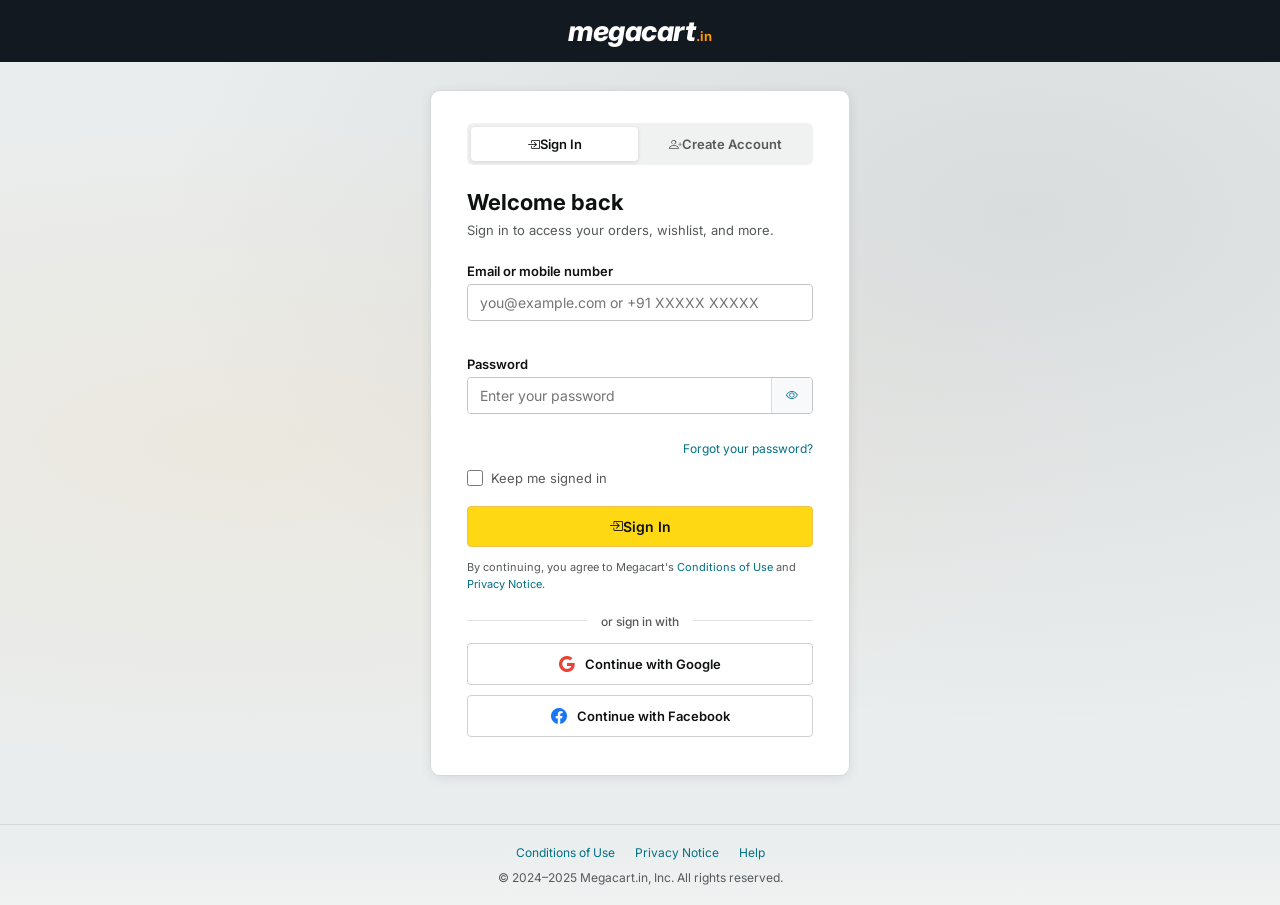
==== login.html @ c6b1d526 "Add files via upload" ====
<!DOCTYPE html>
<html lang="en">
<head>
  <meta charset="UTF-8" />
  <meta name="viewport" content="width=device-width, initial-scale=1.0" />
  <title>Sign In – Megacart</title>
  <meta name="description" content="Sign in to your Megacart account or create a new account to start shopping." />

  <link href="https://cdn.jsdelivr.net/npm/bootstrap-icons@1.11.3/font/bootstrap-icons.min.css" rel="stylesheet" />
  <link href="https://fonts.googleapis.com/css2?family=Inter:wght@300;400;500;600;700;800&display=swap" rel="stylesheet" />

  <style>
    /* ── CSS Reset & Base ───────────────────────────── */
    *, *::before, *::after { box-sizing: border-box; margin: 0; padding: 0; }
    html { scroll-behavior: smooth; }

    :root {
      --mc-dark:        #131921;
      --mc-dark2:       #232f3e;
      --mc-orange:      #ff9900;
      --mc-orange-h:    #f3a847;
      --mc-orange-dark: #e47911;
      --mc-white:       #ffffff;
      --mc-bg:          #eaeded;
      --mc-text:        #0f1111;
      --mc-muted:       #565959;
      --mc-border:      #ddd;
      --mc-red:         #cc0c39;
      --mc-green:       #007600;
      --mc-blue:        #007185;
      --mc-yellow:      #ffd814;
      --mc-radius:      8px;
      --mc-shadow:      0 2px 8px rgba(0,0,0,.12);
      --mc-shadow-lg:   0 8px 48px rgba(0,0,0,.22);
      --mc-transition:  all 0.22s ease;
    }

    body {
      font-family: 'Inter', 'Segoe UI', Arial, sans-serif;
      font-size: 14px;
      background: var(--mc-bg);
      color: var(--mc-text);
      min-height: 100vh;
      display: flex;
      flex-direction: column;
    }

    a { text-decoration: none; color: inherit; }
    button { cursor: pointer; font-family: inherit; }
    img { max-width: 100%; display: block; }
    input { font-family: inherit; }

    /* ── Header ─────────────────────────────────────── */
    .auth-header {
      background: var(--mc-dark);
      display: flex;
      align-items: center;
      justify-content: center;
      padding: 14px 20px;
      box-shadow: 0 2px 6px rgba(0,0,0,.4);
    }
    .header-logo {
      display: flex;
      align-items: flex-end;
      gap: 1px;
      text-decoration: none;
    }
    .logo-text {
      font-size: 28px;
      font-weight: 800;
      color: var(--mc-white);
      letter-spacing: -0.5px;
      font-style: italic;
    }
    .logo-dot {
      font-size: 13px;
      color: var(--mc-orange);
      font-weight: 700;
      margin-bottom: 4px;
    }

    /* ── Main Layout ─────────────────────────────────── */
    .auth-page-body {
      flex: 1;
      display: flex;
      align-items: flex-start;
      justify-content: center;
      padding: 28px 16px 48px;
      background:
        radial-gradient(ellipse at 20% 50%, rgba(255,153,0,0.06) 0%, transparent 60%),
        radial-gradient(ellipse at 80% 20%, rgba(19,25,33,0.08) 0%, transparent 60%),
        var(--mc-bg);
    }

    /* ── Auth Card ───────────────────────────────────── */
    .auth-card {
      background: var(--mc-white);
      border-radius: 10px;
      border: 1px solid #d5d9d9;
      padding: 32px 36px 28px;
      width: 100%;
      max-width: 420px;
      box-shadow: 0 2px 12px rgba(0,0,0,.08);
      animation: cardIn 0.35s cubic-bezier(.4,0,.2,1) both;
    }
    @keyframes cardIn {
      from { opacity: 0; transform: translateY(18px) scale(.97); }
      to   { opacity: 1; transform: translateY(0)   scale(1); }
    }

    /* ── Tab Navigation ──────────────────────────────── */
    .auth-tabs {
      display: flex;
      border-radius: 6px;
      background: #f0f2f2;
      padding: 4px;
      margin-bottom: 24px;
      gap: 4px;
    }
    .auth-tab {
      flex: 1;
      padding: 9px 10px;
      border: none;
      border-radius: 4px;
      background: transparent;
      font-size: 13px;
      font-weight: 600;
      color: var(--mc-muted);
      transition: var(--mc-transition);
      text-align: center;
    }
    .auth-tab.active {
      background: var(--mc-white);
      color: var(--mc-text);
      box-shadow: 0 1px 4px rgba(0,0,0,.12);
    }
    .auth-tab:hover:not(.active) { color: var(--mc-text); }

    /* ── Section Title ───────────────────────────────── */
    .auth-title {
      font-size: 22px;
      font-weight: 700;
      color: var(--mc-text);
      margin-bottom: 6px;
    }
    .auth-subtitle {
      font-size: 13px;
      color: var(--mc-muted);
      margin-bottom: 22px;
      line-height: 1.5;
    }

    /* ── Welcome Banner (shown when logged in) ────────── */
    .welcome-banner {
      display: none;
      flex-direction: column;
      align-items: center;
      text-align: center;
      gap: 14px;
      padding: 10px 0 24px;
      animation: cardIn 0.3s ease both;
    }
    .welcome-banner.visible { display: flex; }
    .welcome-avatar {
      width: 72px;
      height: 72px;
      border-radius: 50%;
      background: linear-gradient(135deg, var(--mc-dark2), var(--mc-orange));
      color: var(--mc-white);
      display: flex;
      align-items: center;
      justify-content: center;
      font-size: 32px;
      font-weight: 700;
      box-shadow: 0 4px 16px rgba(255,153,0,.3);
    }
    .welcome-name { font-size: 20px; font-weight: 700; }
    .welcome-email { font-size: 13px; color: var(--mc-muted); }
    .welcome-actions { display: flex; flex-direction: column; gap: 10px; width: 100%; margin-top: 8px; }

    /* ── View Panels ─────────────────────────────────── */
    .auth-view { display: none; }
    .auth-view.active { display: block; animation: fadeView 0.25s ease both; }
    @keyframes fadeView {
      from { opacity: 0; transform: translateX(8px); }
      to   { opacity: 1; transform: translateX(0); }
    }

    /* ── Form Fields ─────────────────────────────────── */
    .auth-field {
      display: flex;
      flex-direction: column;
      gap: 5px;
      margin-bottom: 14px;
    }
    .auth-field label {
      font-size: 13px;
      font-weight: 600;
      color: var(--mc-text);
    }
    .auth-input {
      padding: 9px 12px;
      border: 1px solid #c4c4c4;
      border-radius: 4px;
      font-size: 14px;
      color: var(--mc-text);
      background: var(--mc-white);
      width: 100%;
      transition: border-color 0.2s ease, box-shadow 0.2s ease;
    }
    .auth-input:focus {
      outline: none;
      border-color: #e77600;
      box-shadow: 0 0 0 3px rgba(231,118,0,.18);
    }
    .auth-input.error {
      border-color: var(--mc-red);
    }
    .auth-input.success {
      border-color: var(--mc-green);
    }

    /* Password field */
    .password-wrap {
      display: flex;
      align-items: stretch;
      border: 1px solid #c4c4c4;
      border-radius: 4px;
      overflow: hidden;
      transition: border-color 0.2s ease, box-shadow 0.2s ease;
    }
    .password-wrap:focus-within {
      border-color: #e77600;
      box-shadow: 0 0 0 3px rgba(231,118,0,.18);
    }
    .password-wrap.error { border-color: var(--mc-red); }
    .password-wrap .auth-input {
      border: none;
      flex: 1;
      border-radius: 0;
      box-shadow: none !important;
    }
    .toggle-pwd-btn {
      background: #f8f9fa;
      border: none;
      border-left: 1px solid #ddd;
      padding: 0 14px;
      font-size: 12px;
      font-weight: 700;
      color: var(--mc-blue);
      white-space: nowrap;
      transition: var(--mc-transition);
      flex-shrink: 0;
    }
    .toggle-pwd-btn:hover { background: #e8f4fd; }

    /* Password strength meter (for register) */
    .strength-bar {
      display: flex;
      gap: 3px;
      margin-top: 4px;
    }
    .strength-segment {
      height: 4px;
      flex: 1;
      border-radius: 2px;
      background: #e0e0e0;
      transition: background 0.3s ease;
    }
    .strength-label {
      font-size: 11px;
      font-weight: 600;
      margin-top: 2px;
      min-height: 14px;
    }
    .strength-label.weak   { color: var(--mc-red); }
    .strength-label.fair   { color: #ff8c00; }
    .strength-label.good   { color: #f0a500; }
    .strength-label.strong { color: var(--mc-green); }

    /* Inline errors */
    .field-error {
      font-size: 12px;
      color: var(--mc-red);
      min-height: 16px;
      display: flex;
      align-items: center;
      gap: 4px;
    }
    .field-error:not(:empty)::before { content: "⚠"; }

    /* ── Submit Button ────────────────────────────────── */
    .auth-submit-btn {
      width: 100%;
      padding: 11px;
      background: var(--mc-yellow);
      border: 1px solid #f0c14b;
      border-radius: 4px;
      font-size: 14px;
      font-weight: 600;
      color: var(--mc-text);
      margin-top: 6px;
      transition: var(--mc-transition);
      position: relative;
      overflow: hidden;
    }
    .auth-submit-btn:hover {
      background: #f0c14b;
      box-shadow: 0 2px 8px rgba(0,0,0,.14);
    }
    .auth-submit-btn:active { transform: scale(.98); }

    /* Loading state */
    .auth-submit-btn.loading {
      pointer-events: none;
      opacity: .8;
    }
    .auth-submit-btn .btn-spinner {
      display: none;
      width: 16px; height: 16px;
      border: 2px solid rgba(0,0,0,.3);
      border-top-color: var(--mc-text);
      border-radius: 50%;
      animation: spin 0.6s linear infinite;
      vertical-align: middle;
      margin-right: 6px;
    }
    .auth-submit-btn.loading .btn-spinner { display: inline-block; }
    @keyframes spin { to { transform: rotate(360deg); } }

    /* ── Terms ───────────────────────────────────────── */
    .auth-terms {
      font-size: 11px;
      color: var(--mc-muted);
      margin: 12px 0 16px;
      line-height: 1.6;
    }
    .auth-terms a { color: var(--mc-blue); }
    .auth-terms a:hover { text-decoration: underline; color: #c45500; }

    /* ── Divider ─────────────────────────────────────── */
    .auth-divider {
      text-align: center;
      position: relative;
      margin: 18px 0 14px;
    }
    .auth-divider::before {
      content: "";
      position: absolute;
      top: 50%;
      left: 0; right: 0;
      height: 1px;
      background: #e0e0e0;
    }
    .auth-divider span {
      background: var(--mc-white);
      padding: 0 14px;
      position: relative;
      font-size: 12px;
      color: var(--mc-muted);
      font-weight: 500;
    }

    /* ── Social Login Buttons ─────────────────────────── */
    .social-btn {
      width: 100%;
      padding: 10px;
      border: 1px solid #d0d0d0;
      border-radius: 4px;
      background: var(--mc-white);
      font-size: 13px;
      font-weight: 600;
      color: var(--mc-text);
      display: flex;
      align-items: center;
      justify-content: center;
      gap: 10px;
      margin-bottom: 10px;
      transition: var(--mc-transition);
    }
    .social-btn:hover { background: #f8f8f8; border-color: #aaa; box-shadow: 0 1px 4px rgba(0,0,0,.1); }
    .social-btn i { font-size: 16px; }
    .social-google i { color: #ea4335; }
    .social-facebook i { color: #1877f2; }

    /* ── Forgot Password ─────────────────────────────── */
    .forgot-link {
      display: block;
      text-align: right;
      font-size: 12px;
      color: var(--mc-blue);
      margin-bottom: 14px;
      margin-top: -8px;
    }
    .forgot-link:hover { text-decoration: underline; color: #c45500; }

    /* ── Logout Button ───────────────────────────────── */
    .btn-logout {
      width: 100%;
      padding: 10px;
      background: #f0f2f2;
      border: 1px solid #d5d9d9;
      border-radius: 4px;
      font-size: 14px;
      font-weight: 600;
      color: var(--mc-red);
      transition: var(--mc-transition);
    }
    .btn-logout:hover { background: #fff0f0; border-color: var(--mc-red); }

    /* ── "Go to Shop" button ─────────────────────────── */
    .btn-shop {
      width: 100%;
      padding: 10px;
      background: var(--mc-yellow);
      border: 1px solid #f0c14b;
      border-radius: 4px;
      font-size: 14px;
      font-weight: 600;
      color: var(--mc-text);
      transition: var(--mc-transition);
      display: flex;
      align-items: center;
      justify-content: center;
      gap: 8px;
    }
    .btn-shop:hover { background: #f0c14b; }

    /* ── Remember Me ─────────────────────────────────── */
    .remember-row {
      display: flex;
      align-items: center;
      gap: 8px;
      margin-bottom: 14px;
    }
    .remember-row input[type="checkbox"] {
      width: 16px; height: 16px;
      accent-color: var(--mc-orange);
      cursor: pointer;
    }
    .remember-row label {
      font-size: 13px;
      color: var(--mc-muted);
      cursor: pointer;
    }

    /* ── Footer Links ────────────────────────────────── */
    .auth-footer {
      background: linear-gradient(to bottom, transparent, #f0f2f2);
      border-top: 1px solid #d5d9d9;
      text-align: center;
      padding: 20px 16px;
      margin-top: auto;
    }
    .auth-footer-links {
      display: flex;
      justify-content: center;
      flex-wrap: wrap;
      gap: 6px 20px;
      margin-bottom: 10px;
    }
    .auth-footer-links a {
      font-size: 12px;
      color: var(--mc-blue);
      transition: var(--mc-transition);
    }
    .auth-footer-links a:hover { color: #c45500; text-decoration: underline; }
    .auth-footer-copy {
      font-size: 12px;
      color: var(--mc-muted);
    }

    /* ── Toast ───────────────────────────────────────── */
    .lp-toast {
      position: fixed;
      bottom: 24px;
      left: 50%;
      transform: translateX(-50%) translateY(60px);
      min-width: 280px;
      max-width: 90vw;
      background: #333;
      color: var(--mc-white);
      padding: 14px 22px;
      border-radius: 6px;
      font-size: 14px;
      font-weight: 500;
      z-index: 9999;
      opacity: 0;
      pointer-events: none;
      transition: opacity 0.35s ease, transform 0.35s ease;
      display: flex;
      align-items: center;
      gap: 10px;
      box-shadow: 0 4px 20px rgba(0,0,0,.25);
    }
    .lp-toast.show {
      opacity: 1;
      transform: translateX(-50%) translateY(0);
      pointer-events: all;
    }
    .lp-toast.success { border-left: 4px solid var(--mc-orange); }
    .lp-toast.error   { border-left: 4px solid var(--mc-red); }
    .lp-toast i { font-size: 18px; flex-shrink: 0; }
    .lp-toast.success i { color: var(--mc-orange); }
    .lp-toast.error   i { color: var(--mc-red); }

    /* ── Password requirements ───────────────────────── */
    .pwd-requirements {
      display: none;
      margin-top: 6px;
      padding: 10px 12px;
      background: #f8f9fa;
      border-radius: 4px;
      border: 1px solid #e5e5e5;
      gap: 4px;
      flex-direction: column;
    }
    .pwd-requirements.visible { display: flex; }
    .pwd-req-item {
      font-size: 12px;
      color: var(--mc-muted);
      display: flex;
      align-items: center;
      gap: 6px;
      transition: color 0.2s ease;
    }
    .pwd-req-item i { font-size: 13px; transition: color 0.2s ease; }
    .pwd-req-item.met { color: var(--mc-green); }
    .pwd-req-item.met i { color: var(--mc-green); }

    /* ── Responsive ──────────────────────────────────── */
    @media (max-width: 480px) {
      .auth-card { padding: 24px 20px 20px; border-radius: 0; border-left: none; border-right: none; }
      .auth-page-body { padding: 0 0 40px; background: var(--mc-white); }
    }
  </style>
</head>
<body>

  <!-- ── Header ───────────────────────────────────────── -->
  <header class="auth-header">
    <a href="index.html" class="header-logo">
      <span class="logo-text">megacart</span>
      <span class="logo-dot">.in</span>
    </a>
  </header>

  <!-- ── Main Auth Page ────────────────────────────────── -->
  <main class="auth-page-body">
    <div class="auth-card">

      <!-- Logged-in Welcome Banner -->
      <div class="welcome-banner" id="welcomeBanner">
        <div class="welcome-avatar" id="welcomeAvatar">U</div>
        <div>
          <p class="welcome-name" id="welcomeName">User</p>
          <p class="welcome-email" id="welcomeEmail"></p>
        </div>
        <div class="welcome-actions">
          <a href="index.html" class="btn-shop">
            <i class="bi bi-shop"></i> Continue Shopping
          </a>
          <button class="btn-logout" id="logoutBtnPage">
            <i class="bi bi-box-arrow-right me-2"></i>Sign Out
          </button>
        </div>
      </div>

      <!-- Auth Forms (shown when logged out) -->
      <div id="authForms">
        <!-- Tabs -->
        <div class="auth-tabs" role="tablist">
          <button class="auth-tab active" id="tabLogin" role="tab" aria-selected="true" aria-controls="loginView">
            <i class="bi bi-box-arrow-in-right me-1"></i>Sign In
          </button>
          <button class="auth-tab" id="tabRegister" role="tab" aria-selected="false" aria-controls="registerView">
            <i class="bi bi-person-plus me-1"></i>Create Account
          </button>
        </div>

        <!-- ════ LOGIN VIEW ════ -->
        <div class="auth-view active" id="loginView" role="tabpanel">
          <h1 class="auth-title">Welcome back</h1>
          <p class="auth-subtitle">Sign in to access your orders, wishlist, and more.</p>

          <form id="loginForm" novalidate>

            <div class="auth-field">
              <label for="loginEmail">Email or mobile number</label>
              <input
                type="text"
                id="loginEmail"
                class="auth-input"
                placeholder="you@example.com or +91 XXXXX XXXXX"
                autocomplete="email"
                inputmode="email"
              />
              <span class="field-error" id="loginEmailError"></span>
            </div>

            <div class="auth-field">
              <label for="loginPassword">Password</label>
              <div class="password-wrap" id="loginPwdWrap">
                <input
                  type="password"
                  id="loginPassword"
                  class="auth-input"
                  placeholder="Enter your password"
                  autocomplete="current-password"
                />
                <button type="button" class="toggle-pwd-btn" data-target="loginPassword" aria-label="Toggle password visibility">
                  <i class="bi bi-eye"></i>
                </button>
              </div>
              <span class="field-error" id="loginPasswordError"></span>
            </div>

            <a href="#" class="forgot-link" id="forgotLink">Forgot your password?</a>

            <div class="remember-row">
              <input type="checkbox" id="rememberMe" />
              <label for="rememberMe">Keep me signed in</label>
            </div>

            <button type="submit" class="auth-submit-btn" id="loginSubmitBtn">
              <span class="btn-spinner"></span>
              <i class="bi bi-box-arrow-in-right me-1"></i>Sign In
            </button>

            <p class="auth-terms">
              By continuing, you agree to Megacart's
              <a href="#">Conditions of Use</a> and <a href="#">Privacy Notice</a>.
            </p>
          </form>

          <div class="auth-divider"><span>or sign in with</span></div>

          <button class="social-btn social-google" id="googleLoginBtn">
            <i class="bi bi-google"></i> Continue with Google
          </button>
          <button class="social-btn social-facebook" id="facebookLoginBtn">
            <i class="bi bi-facebook"></i> Continue with Facebook
          </button>

        </div><!-- /loginView -->

        <!-- ════ REGISTER VIEW ════ -->
        <div class="auth-view" id="registerView" role="tabpanel">
          <h1 class="auth-title">Create account</h1>
          <p class="auth-subtitle">Join millions of happy shoppers on Megacart.</p>

          <form id="registerForm" novalidate>

            <div class="auth-field">
              <label for="regName">Your full name</label>
              <input
                type="text"
                id="regName"
                class="auth-input"
                placeholder="First and last name"
                autocomplete="name"
              />
              <span class="field-error" id="regNameError"></span>
            </div>

            <div class="auth-field">
              <label for="regEmail">Mobile number or email</label>
              <input
                type="text"
                id="regEmail"
                class="auth-input"
                placeholder="you@example.com or +91 XXXXX XXXXX"
                autocomplete="email"
                inputmode="email"
              />
              <span class="field-error" id="regEmailError"></span>
            </div>

            <div class="auth-field">
              <label for="regPassword">Password</label>
              <div class="password-wrap" id="regPwdWrap">
                <input
                  type="password"
                  id="regPassword"
                  class="auth-input"
                  placeholder="At least 6 characters"
                  autocomplete="new-password"
                />
                <button type="button" class="toggle-pwd-btn" data-target="regPassword" aria-label="Toggle password visibility">
                  <i class="bi bi-eye"></i>
                </button>
              </div>
              <div class="strength-bar" id="strengthBar">
                <div class="strength-segment" id="seg1"></div>
                <div class="strength-segment" id="seg2"></div>
                <div class="strength-segment" id="seg3"></div>
                <div class="strength-segment" id="seg4"></div>
              </div>
              <span class="strength-label" id="strengthLabel"></span>
              <div class="pwd-requirements" id="pwdRequirements">
                <div class="pwd-req-item" id="req-length">
                  <i class="bi bi-x-circle-fill"></i> At least 6 characters
                </div>
                <div class="pwd-req-item" id="req-upper">
                  <i class="bi bi-x-circle-fill"></i> One uppercase letter
                </div>
                <div class="pwd-req-item" id="req-number">
                  <i class="bi bi-x-circle-fill"></i> One number
                </div>
              </div>
              <span class="field-error" id="regPasswordError"></span>
            </div>

            <div class="auth-field">
              <label for="regConfirm">Re-enter password</label>
              <div class="password-wrap" id="regConfirmWrap">
                <input
                  type="password"
                  id="regConfirm"
                  class="auth-input"
                  placeholder="Repeat your password"
                  autocomplete="new-password"
                />
                <button type="button" class="toggle-pwd-btn" data-target="regConfirm" aria-label="Toggle confirm password visibility">
                  <i class="bi bi-eye"></i>
                </button>
              </div>
              <span class="field-error" id="regConfirmError"></span>
            </div>

            <button type="submit" class="auth-submit-btn" id="registerSubmitBtn">
              <span class="btn-spinner"></span>
              <i class="bi bi-person-check me-1"></i>Create your Megacart account
            </button>

            <p class="auth-terms">
              By creating an account, you agree to Megacart's
              <a href="#">Conditions of Use</a> and <a href="#">Privacy Notice</a>.
            </p>
          </form>

          <div class="auth-divider"><span>or sign up with</span></div>

          <button class="social-btn social-google">
            <i class="bi bi-google"></i> Sign up with Google
          </button>
          <button class="social-btn social-facebook">
            <i class="bi bi-facebook"></i> Sign up with Facebook
          </button>

        </div><!-- /registerView -->
      </div><!-- /#authForms -->

    </div><!-- /.auth-card -->
  </main>

  <!-- ── Footer ─────────────────────────────────────────── -->
  <footer class="auth-footer">
    <div class="auth-footer-links">
      <a href="#">Conditions of Use</a>
      <a href="#">Privacy Notice</a>
      <a href="#">Help</a>
    </div>
    <p class="auth-footer-copy">&copy; 2024–2025 Megacart.in, Inc. All rights reserved.</p>
  </footer>

  <!-- ── Toast ─────────────────────────────────────────── -->
  <div class="lp-toast" id="pageToast">
    <i class="bi bi-check-circle-fill"></i>
    <span id="pageToastMsg"></span>
  </div>

  <script>
  /* ──────────────────────────────────────────────────────
     CONSTANTS & STATE
  ────────────────────────────────────────────────────── */
  const AUTH_KEY  = "megacart_user_v1";
  const USERS_KEY = "megacart_users_v1";

  /* ──────────────────────────────────────────────────────
     STORAGE HELPERS
  ────────────────────────────────────────────────────── */
  function getUser() {
    try { return JSON.parse(localStorage.getItem(AUTH_KEY)) || null; }
    catch { return null; }
  }
  function saveUser(user) {
    localStorage.setItem(AUTH_KEY, JSON.stringify(user));
  }
  function clearUser() {
    localStorage.removeItem(AUTH_KEY);
  }
  function getUsers() {
    try { return JSON.parse(localStorage.getItem(USERS_KEY)) || []; }
    catch { return []; }
  }
  function saveUsers(users) {
    localStorage.setItem(USERS_KEY, JSON.stringify(users));
  }

  /* ──────────────────────────────────────────────────────
     TOAST
  ────────────────────────────────────────────────────── */
  function showToast(msg, type = "success") {
    const el  = document.getElementById("pageToast");
    const txt = document.getElementById("pageToastMsg");
    const ico = el.querySelector("i");
    txt.textContent = msg;
    el.className = "lp-toast " + type + " show";
    ico.className = type === "success"
      ? "bi bi-check-circle-fill"
      : "bi bi-exclamation-circle-fill";
    clearTimeout(el._t);
    el._t = setTimeout(() => el.classList.remove("show"), 3200);
  }

  /* ──────────────────────────────────────────────────────
     REDIRECT HELPER
  ────────────────────────────────────────────────────── */
  function getRedirectTarget() {
    const params = new URLSearchParams(window.location.search);
    return params.get('redirect') || 'index.html';
  }

  /* ──────────────────────────────────────────────────────
     AUTH UI STATE
  ────────────────────────────────────────────────────── */
  function renderAuthState() {
    const user = getUser();
    const banner    = document.getElementById('welcomeBanner');
    const authForms = document.getElementById('authForms');

    if (user) {
      // Already logged in → redirect straight to the store
      window.location.replace(getRedirectTarget());
    } else {
      banner.classList.remove('visible');
      authForms.style.display = 'block';
    }
  }

  /* ──────────────────────────────────────────────────────
     TABS
  ────────────────────────────────────────────────────── */
  const tabLogin    = document.getElementById("tabLogin");
  const tabRegister = document.getElementById("tabRegister");
  const loginView   = document.getElementById("loginView");
  const registerView = document.getElementById("registerView");

  function switchTab(tab) {
    if (tab === "login") {
      tabLogin.classList.add("active");
      tabRegister.classList.remove("active");
      loginView.classList.add("active");
      registerView.classList.remove("active");
      tabLogin.setAttribute("aria-selected", "true");
      tabRegister.setAttribute("aria-selected", "false");
      clearErrors();
      setTimeout(() => document.getElementById("loginEmail")?.focus(), 50);
    } else {
      tabRegister.classList.add("active");
      tabLogin.classList.remove("active");
      registerView.classList.add("active");
      loginView.classList.remove("active");
      tabRegister.setAttribute("aria-selected", "true");
      tabLogin.setAttribute("aria-selected", "false");
      clearErrors();
      setTimeout(() => document.getElementById("regName")?.focus(), 50);
    }
  }

  tabLogin.addEventListener("click",    () => switchTab("login"));
  tabRegister.addEventListener("click", () => switchTab("register"));

  /* ──────────────────────────────────────────────────────
     VALIDATION HELPERS
  ────────────────────────────────────────────────────── */
  function clearErrors() {
    document.querySelectorAll(".field-error").forEach(el => el.textContent = "");
    document.querySelectorAll(".auth-input").forEach(el => el.classList.remove("error", "success"));
    document.querySelectorAll(".password-wrap").forEach(el => el.classList.remove("error"));
  }

  function setError(inputId, wrapId, errorId, msg) {
    const input = document.getElementById(inputId);
    const wrap  = wrapId ? document.getElementById(wrapId) : null;
    const err   = document.getElementById(errorId);
    if (wrap) wrap.classList.add("error");
    else if (input) input.classList.add("error");
    if (err) err.textContent = msg;
    return false;
  }

  function isValidContact(v) {
    return /^[^\s@]+@[^\s@]+\.[^\s@]+$/.test(v) ||
           /^[6-9]\d{9}$/.test(v.replace(/[\s\-+]/g, ""));
  }

  /* ──────────────────────────────────────────────────────
     PASSWORD STRENGTH METER
  ────────────────────────────────────────────────────── */
  const COLORS = ["#cc0c39", "#ff8c00", "#f0a500", "#007600"];
  const LABELS = ["Weak", "Fair", "Good", "Strong"];

  function getStrength(pwd) {
    let score = 0;
    if (pwd.length >= 6)  score++;
    if (pwd.length >= 10) score++;
    if (/[A-Z]/.test(pwd)) score++;
    if (/[0-9]/.test(pwd)) score++;
    if (/[^A-Za-z0-9]/.test(pwd)) score++;
    return Math.min(Math.ceil(score * 4 / 5), 4);
  }

  function updateStrength(pwd) {
    const segs  = ["seg1","seg2","seg3","seg4"].map(id => document.getElementById(id));
    const label = document.getElementById("strengthLabel");
    const req   = document.getElementById("pwdRequirements");

    if (!pwd) {
      segs.forEach(s => s.style.background = "#e0e0e0");
      label.textContent = "";
      label.className   = "strength-label";
      req.classList.remove("visible");
      return;
    }

    req.classList.add("visible");
    const strength = getStrength(pwd);
    const color    = COLORS[strength - 1] || "#e0e0e0";

    segs.forEach((s, i) => {
      s.style.background = i < strength ? color : "#e0e0e0";
    });

    label.textContent = LABELS[strength - 1] || "";
    label.className   = "strength-label " + ["","weak","fair","good","strong"][strength];

    // Requirements
    const reqLen   = document.getElementById("req-length");
    const reqUpper = document.getElementById("req-upper");
    const reqNum   = document.getElementById("req-number");

    toggleReq(reqLen,   pwd.length >= 6);
    toggleReq(reqUpper, /[A-Z]/.test(pwd));
    toggleReq(reqNum,   /[0-9]/.test(pwd));
  }

  function toggleReq(el, met) {
    if (!el) return;
    el.classList.toggle("met", met);
    el.querySelector("i").className = met ? "bi bi-check-circle-fill" : "bi bi-x-circle-fill";
  }

  document.getElementById("regPassword").addEventListener("input", e => {
    updateStrength(e.target.value);
  });

  /* ──────────────────────────────────────────────────────
     PASSWORD SHOW / HIDE
  ────────────────────────────────────────────────────── */
  document.querySelectorAll(".toggle-pwd-btn").forEach(btn => {
    btn.addEventListener("click", () => {
      const input = document.getElementById(btn.dataset.target);
      if (!input) return;
      const isHidden = input.type === "password";
      input.type = isHidden ? "text" : "password";
      btn.querySelector("i").className = isHidden ? "bi bi-eye-slash" : "bi bi-eye";
      btn.setAttribute("aria-label", isHidden ? "Hide password" : "Show password");
    });
  });

  /* ──────────────────────────────────────────────────────
     SUBMIT LOADING STATE
  ────────────────────────────────────────────────────── */
  function setLoading(btnId, on) {
    const btn = document.getElementById(btnId);
    if (!btn) return;
    btn.classList.toggle("loading", on);
  }

  /* ──────────────────────────────────────────────────────
     LOGIN HANDLER
  ────────────────────────────────────────────────────── */
  document.getElementById("loginForm").addEventListener("submit", async function(e) {
    e.preventDefault();
    clearErrors();

    const email    = document.getElementById("loginEmail").value.trim();
    const password = document.getElementById("loginPassword").value;
    let valid = true;

    if (!email) {
      setError("loginEmail", null, "loginEmailError", "Enter your email or mobile number.");
      valid = false;
    } else if (!isValidContact(email)) {
      setError("loginEmail", null, "loginEmailError", "Enter a valid email or 10-digit mobile number.");
      valid = false;
    }
    if (!password) {
      setError("loginPassword", "loginPwdWrap", "loginPasswordError", "Enter your password.");
      valid = false;
    } else if (password.length < 6) {
      setError("loginPassword", "loginPwdWrap", "loginPasswordError", "Minimum 6 characters required.");
      valid = false;
    }
    if (!valid) return;

    setLoading("loginSubmitBtn", true);

    // Simulate async request
    await new Promise(r => setTimeout(r, 700));

    const users = getUsers();
    const match = users.find(u => u.email === email);

    if (match && match.password !== password) {
      setLoading("loginSubmitBtn", false);
      setError("loginPassword", "loginPwdWrap", "loginPasswordError", "Incorrect password. Please try again.");
      document.getElementById("loginPassword").value = "";
      return;
    }

    // Derive name from email if not registered
    const firstName = email.split("@")[0].replace(/[._\-]/g, " ")
                          .split(" ").map(w => w.charAt(0).toUpperCase() + w.slice(1)).join(" ");
    const user = match || { name: firstName, email };
    saveUser(user);

    setLoading('loginSubmitBtn', false);

    // Mark input as success
    document.getElementById('loginEmail').classList.add('success');

    showToast(`Welcome back, ${user.name.split(' ')[0]}! 🎉 Redirecting...`, 'success');
    setTimeout(() => {
      window.location.replace(getRedirectTarget());
    }, 900);
  });

  /* ──────────────────────────────────────────────────────
     REGISTER HANDLER
  ────────────────────────────────────────────────────── */
  document.getElementById("registerForm").addEventListener("submit", async function(e) {
    e.preventDefault();
    clearErrors();

    const name     = document.getElementById("regName").value.trim();
    const email    = document.getElementById("regEmail").value.trim();
    const password = document.getElementById("regPassword").value;
    const confirm  = document.getElementById("regConfirm").value;
    let valid = true;

    if (!name || name.length < 2) {
      setError("regName", null, "regNameError", "Enter your name (at least 2 characters).");
      valid = false;
    }
    if (!email) {
      setError("regEmail", null, "regEmailError", "Enter your mobile number or email.");
      valid = false;
    } else if (!isValidContact(email)) {
      setError("regEmail", null, "regEmailError", "Enter a valid email or 10-digit mobile number.");
      valid = false;
    }
    if (!password || password.length < 6) {
      setError("regPassword", "regPwdWrap", "regPasswordError", "Password must be at least 6 characters.");
      valid = false;
    }
    if (!confirm) {
      setError("regConfirm", "regConfirmWrap", "regConfirmError", "Please re-enter your password.");
      valid = false;
    } else if (password !== confirm) {
      setError("regConfirm", "regConfirmWrap", "regConfirmError", "Passwords do not match.");
      valid = false;
    }
    if (!valid) return;

    setLoading("registerSubmitBtn", true);
    await new Promise(r => setTimeout(r, 800));

    const users = getUsers();
    if (users.find(u => u.email === email)) {
      setLoading("registerSubmitBtn", false);
      setError("regEmail", null, "regEmailError", "An account with this email already exists. Try signing in.");
      return;
    }

    // Save new user
    users.push({ name, email, password });
    saveUsers(users);
    saveUser({ name, email });

    setLoading("registerSubmitBtn", false);
    showToast(`Welcome to Megacart, ${name.split(" ")[0]}! Account created. 🎉 Redirecting...`, "success");
    setTimeout(() => {
      window.location.replace(getRedirectTarget());
    }, 900);
  });

  /* ──────────────────────────────────────────────────────
     LOGOUT
  ────────────────────────────────────────────────────── */
  document.getElementById('logoutBtnPage').addEventListener('click', () => {
    clearUser();
    showToast("You've been signed out.", 'success');
    setTimeout(() => renderAuthState(), 600);
  });

  /* ──────────────────────────────────────────────────────
     FORGOT PASSWORD
  ────────────────────────────────────────────────────── */
  document.getElementById("forgotLink").addEventListener("click", e => {
    e.preventDefault();
    const email = document.getElementById("loginEmail").value.trim();
    if (!email) {
      document.getElementById("loginEmail").focus();
      showToast("Please enter your email first, then click Forgot Password.", "error");
      return;
    }
    if (!isValidContact(email)) {
      showToast("Enter a valid email address to reset your password.", "error");
      return;
    }
    showToast(`Password reset link sent to ${email}! (Demo only)`, "success");
  });

  /* ──────────────────────────────────────────────────────
     SOCIAL BUTTONS (DEMO)
  ────────────────────────────────────────────────────── */
  document.getElementById("googleLoginBtn").addEventListener("click", () => {
    showToast("Google sign-in is not yet configured. Use email & password.", "error");
  });
  document.getElementById("facebookLoginBtn").addEventListener("click", () => {
    showToast("Facebook sign-in is not yet configured. Use email & password.", "error");
  });

  /* ──────────────────────────────────────────────────────
     REAL-TIME FIELD VALIDATION (clear error on type)
  ────────────────────────────────────────────────────── */
  ["loginEmail","loginPassword","regName","regEmail","regPassword","regConfirm"].forEach(id => {
    const el = document.getElementById(id);
    if (!el) return;
    el.addEventListener("input", () => {
      el.classList.remove("error");
      // Clear associated wrap error
      const wrap = el.parentElement;
      if (wrap.classList.contains("password-wrap")) wrap.classList.remove("error");
    });
  });

  /* Match check on confirm password field */
  document.getElementById("regConfirm").addEventListener("input", function() {
    const pwd     = document.getElementById("regPassword").value;
    const confirm = this.value;
    const wrap    = document.getElementById("regConfirmWrap");
    const err     = document.getElementById("regConfirmError");
    if (confirm && pwd && confirm !== pwd) {
      wrap.classList.add("error");
      err.textContent = "Passwords do not match.";
    } else {
      wrap.classList.remove("error");
      err.textContent = "";
      if (confirm && pwd === confirm) this.classList.add("success");
    }
  });

  /* ──────────────────────────────────────────────────────
     INIT
  ────────────────────────────────────────────────────── */
  renderAuthState();

  // Pre-fill login tab if ?mode=register is in URL
  const urlMode = new URLSearchParams(window.location.search).get("mode");
  if (urlMode === "register") switchTab("register");
  </script>
</body>
</html>
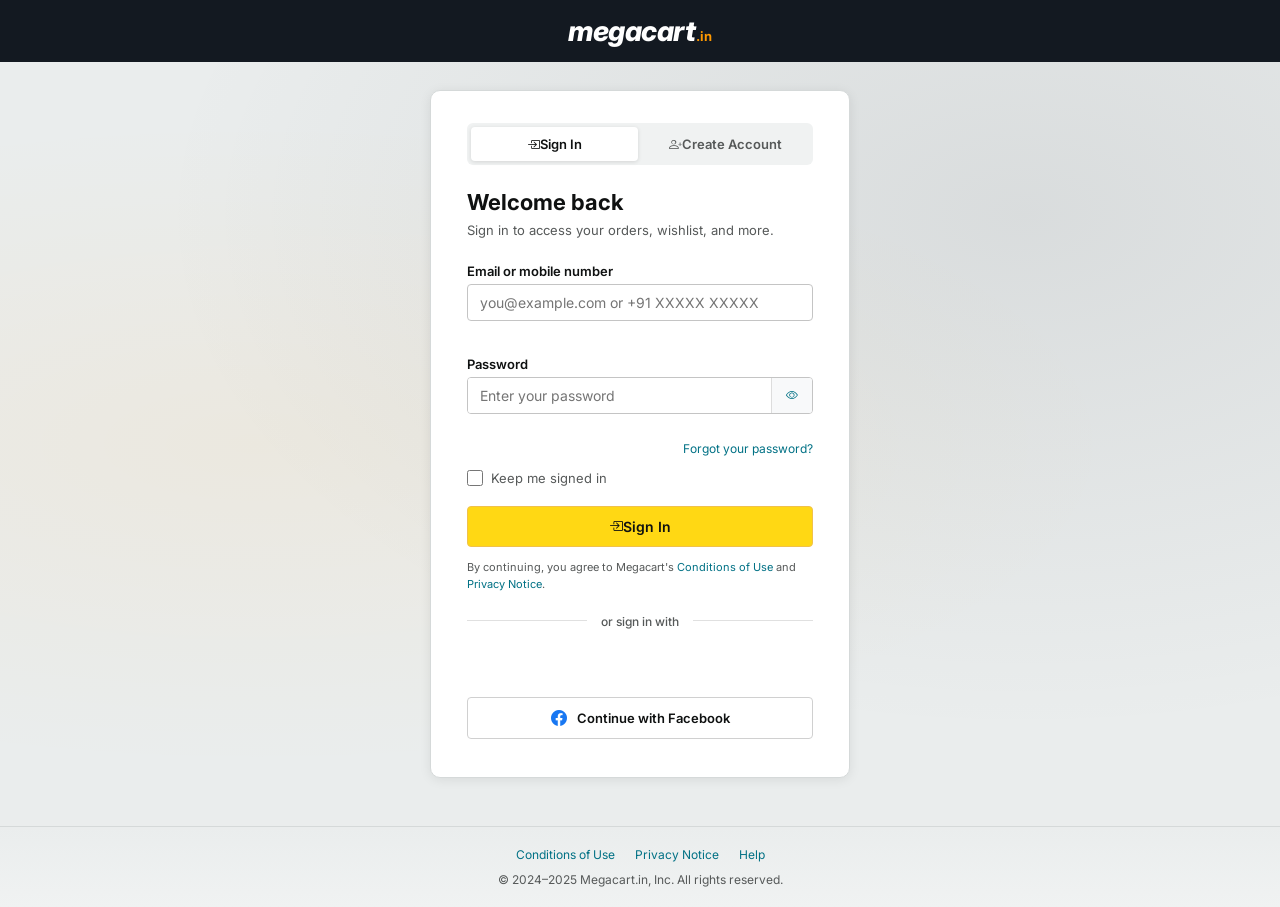
==== commit f57e210c: "Add files via upload" ====
--- a/login.html
+++ b/login.html
@@ -8,6 +8,8 @@
 
   <link href="https://cdn.jsdelivr.net/npm/bootstrap-icons@1.11.3/font/bootstrap-icons.min.css" rel="stylesheet" />
   <link href="https://fonts.googleapis.com/css2?family=Inter:wght@300;400;500;600;700;800&display=swap" rel="stylesheet" />
+  <!-- Google Identity Services -->
+  <script src="https://accounts.google.com/gsi/client" async defer></script>
 
   <style>
     /* ── CSS Reset & Base ───────────────────────────── */
@@ -383,6 +385,19 @@
     .social-google i { color: #ea4335; }
     .social-facebook i { color: #1877f2; }
 
+    /* Google GIS button wrapper — centres the rendered iframe button */
+    .google-gsi-wrap {
+      display: flex;
+      justify-content: center;
+      margin-bottom: 10px;
+      min-height: 44px;
+      align-items: center;
+    }
+    /* Fallback manual button (shown if GIS library fails to load) */
+    #googleFallbackBtn {
+      display: none;
+    }
+
     /* ── Forgot Password ─────────────────────────────── */
     .forgot-link {
       display: block;
@@ -635,9 +650,15 @@
 
           <div class="auth-divider"><span>or sign in with</span></div>
 
-          <button class="social-btn social-google" id="googleLoginBtn">
+          <!-- Google Sign-In rendered by GIS library -->
+          <div class="google-gsi-wrap">
+            <div id="googleSignInBtn"></div>
+          </div>
+          <!-- Fallback button shown if GIS script fails to load -->
+          <button class="social-btn social-google" id="googleFallbackBtn">
             <i class="bi bi-google"></i> Continue with Google
           </button>
+
           <button class="social-btn social-facebook" id="facebookLoginBtn">
             <i class="bi bi-facebook"></i> Continue with Facebook
           </button>
@@ -741,10 +762,15 @@
 
           <div class="auth-divider"><span>or sign up with</span></div>
 
-          <button class="social-btn social-google">
+          <!-- Reuse the same GIS flow for registration -->
+          <div class="google-gsi-wrap">
+            <div id="googleSignUpBtn"></div>
+          </div>
+          <button class="social-btn social-google" id="googleSignUpFallbackBtn" style="display:none">
             <i class="bi bi-google"></i> Sign up with Google
           </button>
-          <button class="social-btn social-facebook">
+
+          <button class="social-btn social-facebook" id="facebookRegBtn">
             <i class="bi bi-facebook"></i> Sign up with Facebook
           </button>
 
@@ -1125,13 +1151,145 @@
   });
 
   /* ──────────────────────────────────────────────────────
-     SOCIAL BUTTONS (DEMO)
-  ────────────────────────────────────────────────────── */
-  document.getElementById("googleLoginBtn").addEventListener("click", () => {
-    showToast("Google sign-in is not yet configured. Use email & password.", "error");
-  });
-  document.getElementById("facebookLoginBtn").addEventListener("click", () => {
-    showToast("Facebook sign-in is not yet configured. Use email & password.", "error");
+     GOOGLE IDENTITY SERVICES (GIS) — SIGN IN WITH GOOGLE
+  ────────────────────────────────────────────────────── */
+
+  /**
+   * ⚠️  Replace the value below with your own Google OAuth Client ID.
+   * Create one at: https://console.cloud.google.com/apis/credentials
+   * Authorised JavaScript origins must include the URL you serve this
+   * file from (e.g. http://localhost or https://yourdomain.com).
+   * For local file:// access, use a local dev server (e.g. Live Server).
+   */
+  const GOOGLE_CLIENT_ID = "723291168010-1001pc0luedk0fanugd7n7uihmqvncpo.apps.googleusercontent.com";
+
+  /**
+   * Decode a Google JWT credential (id_token) without a library.
+   * Returns the payload object containing name, email, picture, sub, etc.
+   */
+  function decodeJwt(token) {
+    try {
+      const base64Url = token.split(".")[1];
+      const base64    = base64Url.replace(/-/g, "+").replace(/_/g, "/");
+      const json      = decodeURIComponent(
+        atob(base64).split("").map(c =>
+          "%" + ("00" + c.charCodeAt(0).toString(16)).slice(-2)
+        ).join("")
+      );
+      return JSON.parse(json);
+    } catch {
+      return null;
+    }
+  }
+
+  /**
+   * Called by GIS after the user picks a Google account.
+   * Saves the user to localStorage and redirects to the store.
+   */
+  function handleGoogleCredential(response) {
+    const payload = decodeJwt(response.credential);
+    if (!payload) {
+      showToast("Google sign-in failed. Please try again.", "error");
+      return;
+    }
+
+    const user = {
+      name:    payload.name  || payload.email.split("@")[0],
+      email:   payload.email,
+      picture: payload.picture || "",
+      googleId: payload.sub,
+    };
+
+    // Persist the logged-in user session
+    saveUser(user);
+
+    // Also add to the users DB if not already present
+    const users = getUsers();
+    if (!users.find(u => u.email === user.email)) {
+      users.push({ name: user.name, email: user.email, googleId: user.googleId });
+      saveUsers(users);
+    }
+
+    showToast(`Welcome, ${user.name.split(" ")[0]}! 🎉 Signing you in with Google...`, "success");
+    setTimeout(() => window.location.replace(getRedirectTarget()), 1200);
+  }
+
+  /** Initialise GIS and render the Sign-In buttons. */
+  function initGoogleSignIn() {
+    if (typeof google === "undefined" || !google.accounts) {
+      // GIS library failed to load — show fallback buttons
+      const fb  = document.getElementById("googleFallbackBtn");
+      const fb2 = document.getElementById("googleSignUpFallbackBtn");
+      if (fb)  { fb.style.display  = ""; fb.addEventListener("click",  () => showToast("Google Sign-In unavailable. Check your internet connection.", "error")); }
+      if (fb2) { fb2.style.display = ""; fb2.addEventListener("click", () => showToast("Google Sign-In unavailable. Check your internet connection.", "error")); }
+      return;
+    }
+
+    // Guard: placeholder Client ID — show a helpful warning instead of a broken button
+    if (GOOGLE_CLIENT_ID.startsWith("YOUR_GOOGLE_CLIENT_ID")) {
+      ["googleFallbackBtn", "googleSignUpFallbackBtn"].forEach(id => {
+        const btn = document.getElementById(id);
+        if (!btn) return;
+        btn.style.display = "";
+        btn.addEventListener("click", () =>
+          showToast("Google Client ID not configured. Open login.html and replace GOOGLE_CLIENT_ID.", "error")
+        );
+      });
+      // Hide the GIS render targets so there is no empty gap
+      const s1 = document.getElementById("googleSignInBtn");
+      const s2 = document.getElementById("googleSignUpBtn");
+      if (s1) s1.parentElement.style.display = "none";
+      if (s2) s2.parentElement.style.display = "none";
+      return;
+    }
+
+    google.accounts.id.initialize({
+      client_id:         GOOGLE_CLIENT_ID,
+      callback:          handleGoogleCredential,
+      auto_select:       false,
+      cancel_on_tap_outside: true,
+    });
+
+    // Render the official Google button in both Login and Register tabs
+    const renderOptions = {
+      type:  "standard",
+      theme: "outline",
+      size:  "large",
+      text:  "continue_with",
+      shape: "rectangular",
+      width: 348,
+    };
+
+    const loginTarget  = document.getElementById("googleSignInBtn");
+    const signupTarget = document.getElementById("googleSignUpBtn");
+
+    if (loginTarget)  google.accounts.id.renderButton(loginTarget,  renderOptions);
+    if (signupTarget) google.accounts.id.renderButton(signupTarget, { ...renderOptions, text: "signup_with" });
+
+    // Optionally show One Tap prompt
+    google.accounts.id.prompt(notification => {
+      if (notification.isNotDisplayed() || notification.isSkippedMoment()) {
+        // One Tap suppressed — normal, button is still available
+        console.info("Google One Tap not displayed:", notification.getNotDisplayedReason?.() || notification.getSkippedReason?.());
+      }
+    });
+  }
+
+  // GIS is loaded async — run init when window is ready
+  if (document.readyState === "complete") {
+    initGoogleSignIn();
+  } else {
+    window.addEventListener("load", initGoogleSignIn);
+  }
+
+  /* ──────────────────────────────────────────────────────
+     FACEBOOK (PLACEHOLDER)
+  ────────────────────────────────────────────────────── */
+  ["facebookLoginBtn", "facebookRegBtn"].forEach(id => {
+    const btn = document.getElementById(id);
+    if (btn) btn.addEventListener("click", () =>
+      showToast("Facebook sign-in requires an App ID. Configure it in the Facebook Developer Console.", "error")
+    );
   });
 
   /* ──────────────────────────────────────────────────────
